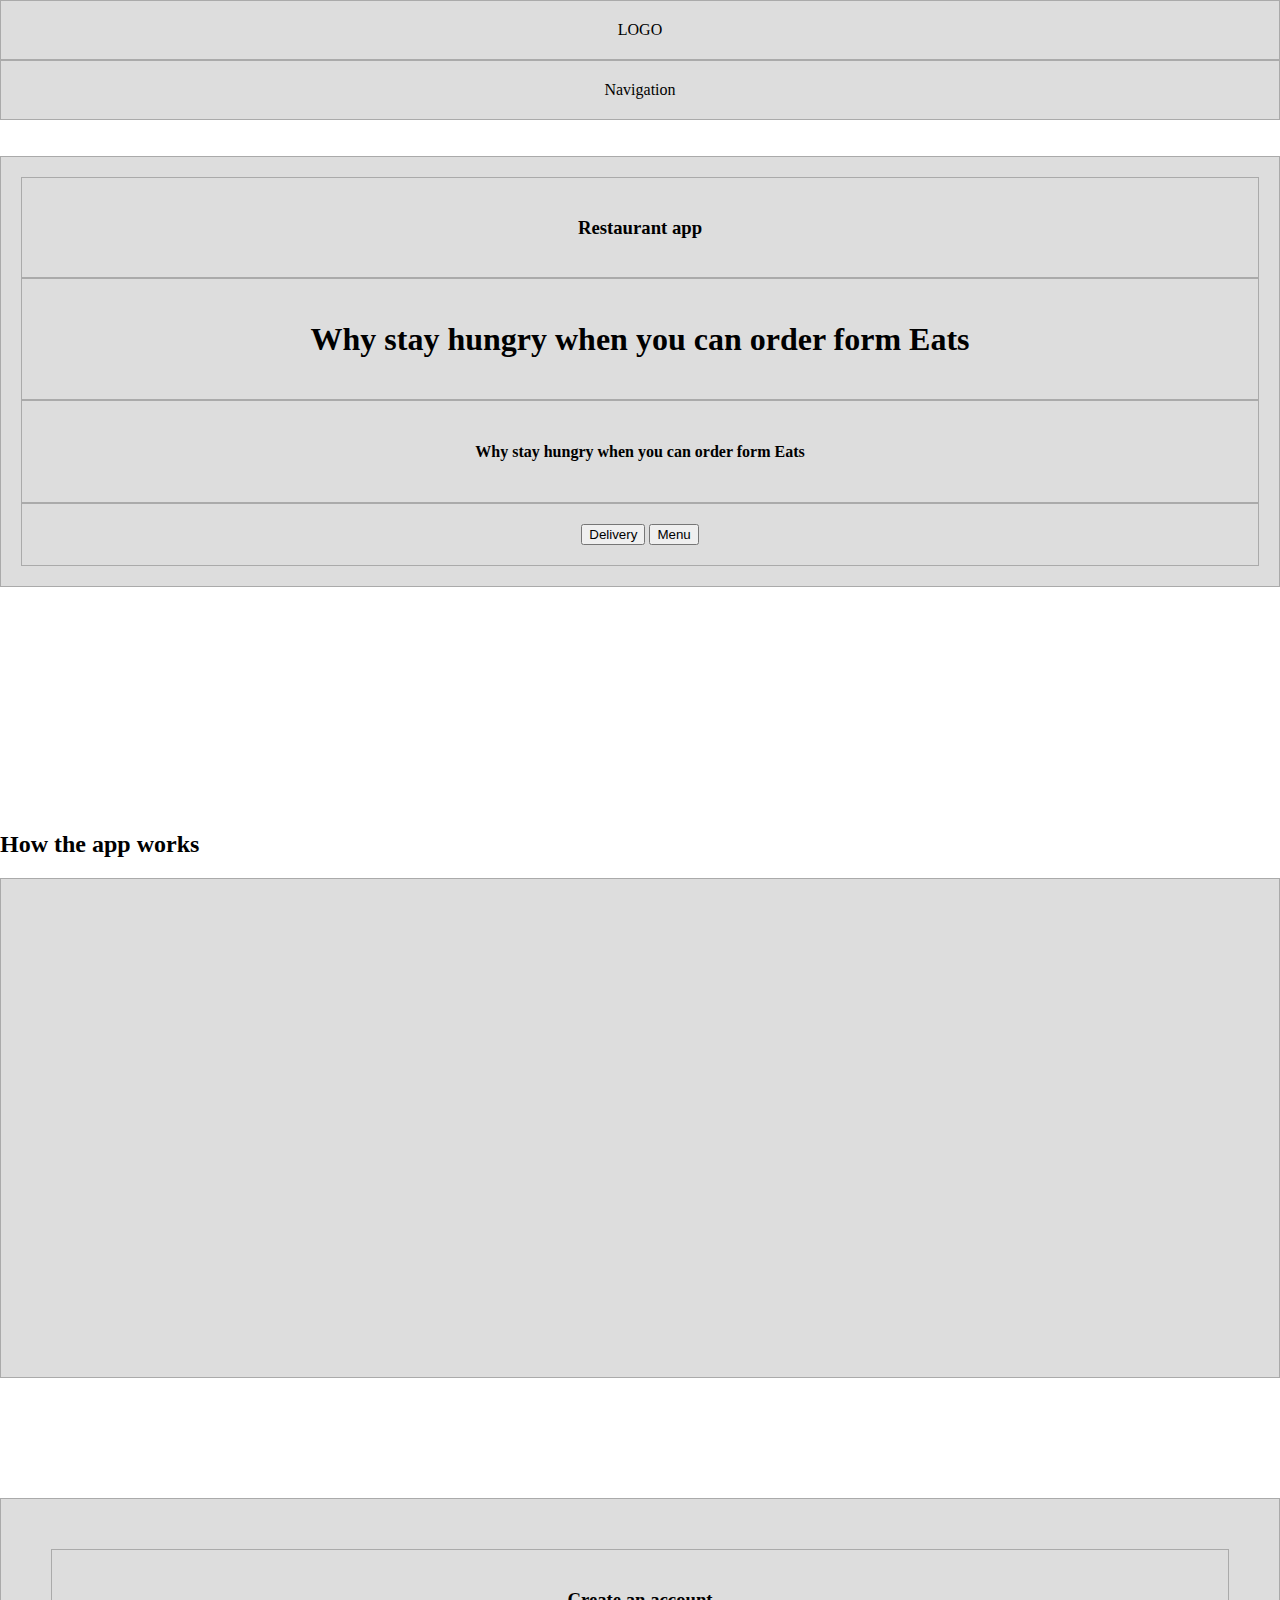
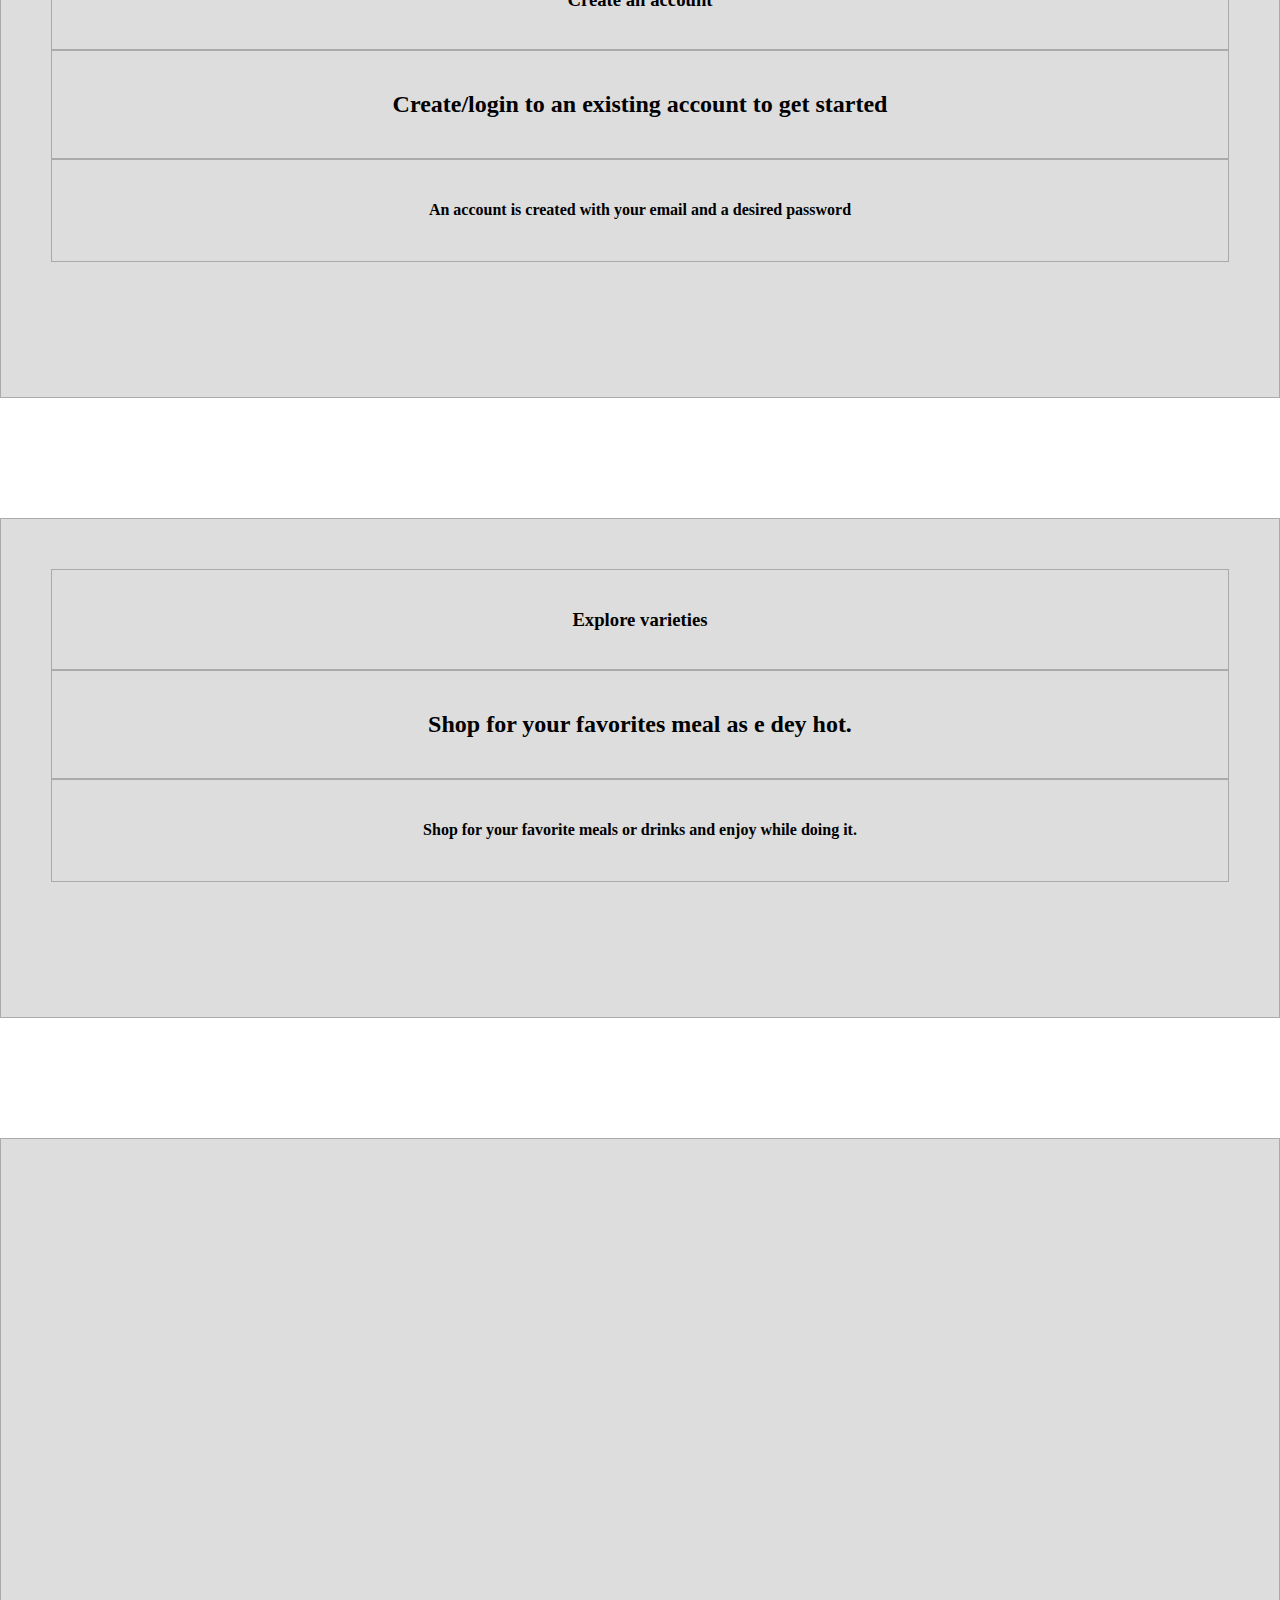
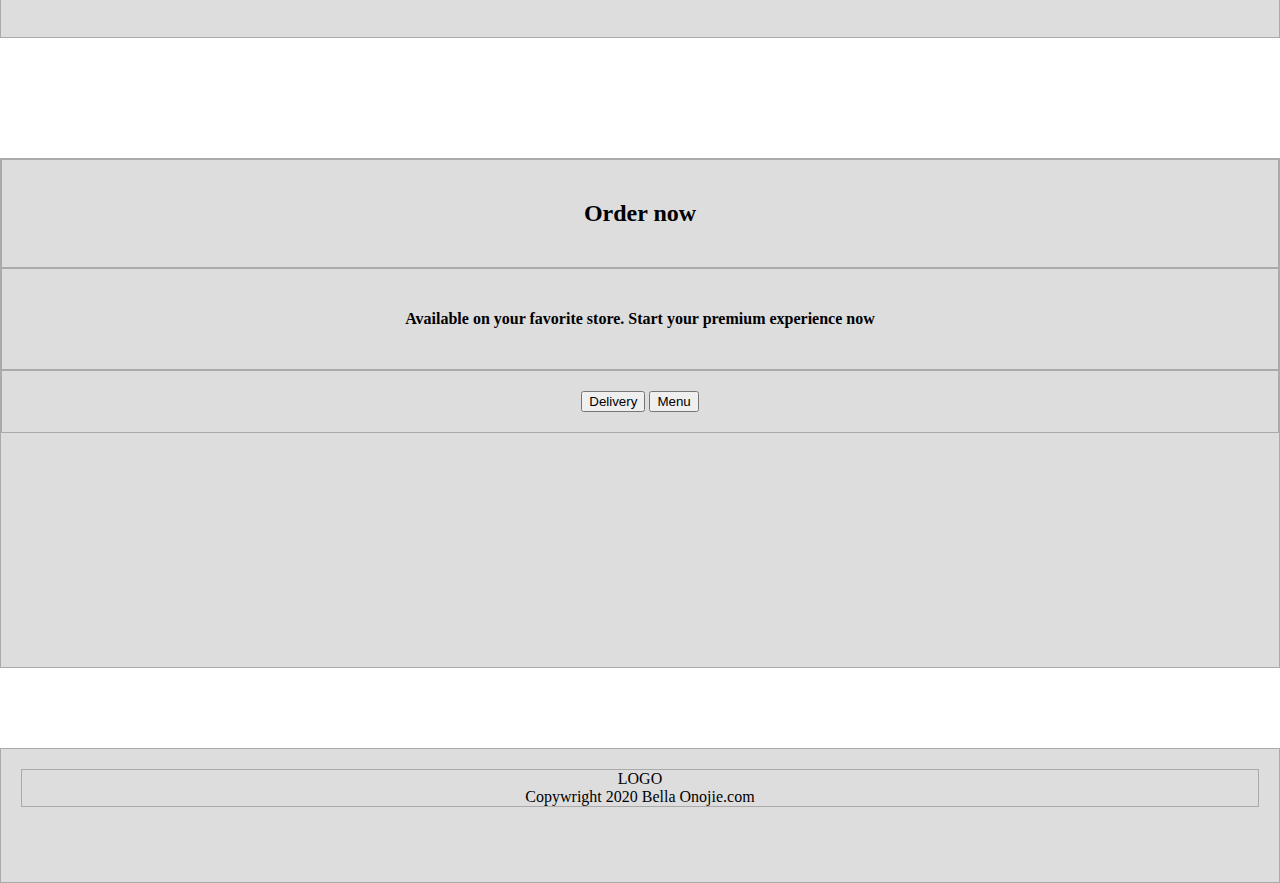
==== HW25-27 bootstrap/index.html @ a6dfbfe2 "chage" ====
<!DOCTYPE html>
<html lang="en">

<head>
  <meta charset="UTF-8">
  <meta http-equiv="X-UA-Compatible" content="IE=edge">
  <meta name="viewport" content="width=device-width, initial-scale=1.0">
  <link href="https://cdn.jsdelivr.net/npm/bootstrap@5.2.2/dist/css/bootstrap.min.css" rel="stylesheet"
    integrity="sha384-Zenh87qX5JnK2Jl0vWa8Ck2rdkQ2Bzep5IDxbcnCeuOxjzrPF/et3URy9Bv1WTRi" crossorigin="anonymous">
  <title>Eats</title>
  <link rel="stylesheet" href="style.css">
</head>

<body>
  <header class="header container">

    <div class="row">
      <div class="col-2">
        <div class="block">LOGO</div>
      </div>
      <div class="col-10 block">Navigation
        <!-- <div class="el">Home</div>
        <div class="el">Product</div>
        <div class="el">Faq</div>
        <div class="el">Contact</div> -->
      </div>
      <!-- <div class="col">
                      
                    </div>
                    <div class="col">
                    </div>
                    <div class="col">
                    </div> -->
    </div>

  </header>
  <main class="main container">
    <section class="hero row">
      <div class="col-12 block">
        <div class="block">
          <h3>Restaurant app</h3>
        </div>
        <div class="block">
          <h1>Why stay hungry when
            you can order form Eats</h1>
        </div>
        <div class="block">
          <h4>Why stay hungry when
            you can order form Eats</h4>
        </div>
        <div class="block">
          <button>Delivery</button>
          <button>Menu</button>
        </div>
      </div>
    </section>
    <section class="works mb-170">
      <div class="row">
        <div class="col text-center">
          <h2>How the app works</h2>
        </div>
      </div>
      <div class="row">
        <div class="col-4 works-block">

        </div>
        <div class="col-8 works-block">
          <div class="block">
            <h3>Create an account</h3>
          </div>
          <div class="block">
            <h2>Create/login to an existing
              account to get started</h2>
          </div>
          <div class="block">
            <h4>An account is created with your email
              and a desired password</h4>
          </div>
        </div>
      </div>
      <div class="row">
        <div class="col-8 works-block">
          <div class="block">
            <h3>Explore varieties</h3>
          </div>
          <div class="block">
            <h2>Shop for your favorites
              meal as e dey hot.</h2>
          </div>
          <div class="block">
            <h4>Shop for your favorite meals or drinks
              and enjoy while doing it.</h4>
          </div>
        </div>
        <div class="col-4 works-block"></div>
      </div>
    </section>
    <section class="order order-block container">
      <div class="row">
        <div class="col-12 block">
          <h2>Order now</h2>
        </div>
        <div class="col-12 block">
          <h4>Available on your favorite store. Start your premium experience now</h4>
        </div>
        <div class="col-12 block">
          <button>Delivery</button>
          <button>Menu</button>
        </div>
      </div>
    </section>
  </main>
  <footer class="footer container block">
    <div class="row  footer-block">
      <div class="col-2">LOGO</div>
      <div class="col-4">Copywright 2020 Bella Onojie.com</div>
    </div>
  </footer>

  <script src="https://cdn.jsdelivr.net/npm/bootstrap@5.2.2/dist/js/bootstrap.bundle.min.js"
    integrity="sha384-OERcA2EqjJCMA+/3y+gxIOqMEjwtxJY7qPCqsdltbNJuaOe923+mo//f6V8Qbsw3"
    crossorigin="anonymous"></script>
</body>

</html>
---- HW25-27 bootstrap/style.css ----
* {
  box-sizing: border-box;
}

body {
  padding: 0;
  margin: 0;
}

.header {
  height: 156px;
}

/* .col {
  background-color: #eee;
  border: solid 1px tomato;
} */

.block {
  background-color: #ddd;
  border: solid 1px #aaa;
  padding: 20px;
  text-align: center;
  /* height: 156px; */
}

.el {
  background-color: #ddd;
  border: solid 1px #aaa;
  padding: 20px;
  text-align: center;
}

.hero {
  min-height: 620px;
  margin-bottom: 55px;

}

.works-block {
  min-height: 500px;
  margin-bottom: 120px;
  background-color: #ddd;
  border: solid 1px #aaa;
  padding: 50px;
  text-align: center;
  /* padding: 100px; */
}

.order {
  min-height: 510px;
  margin-bottom: 80px;
}

.order-block {
  background-color: #ddd;
  border: solid 1px #aaa;
  text-align: center;
}

.footer {
  min-height: 135px;

}

.footer-block {
  background-color: #ddd;
  border: solid 1px #aaa;
  text-align: center;
}
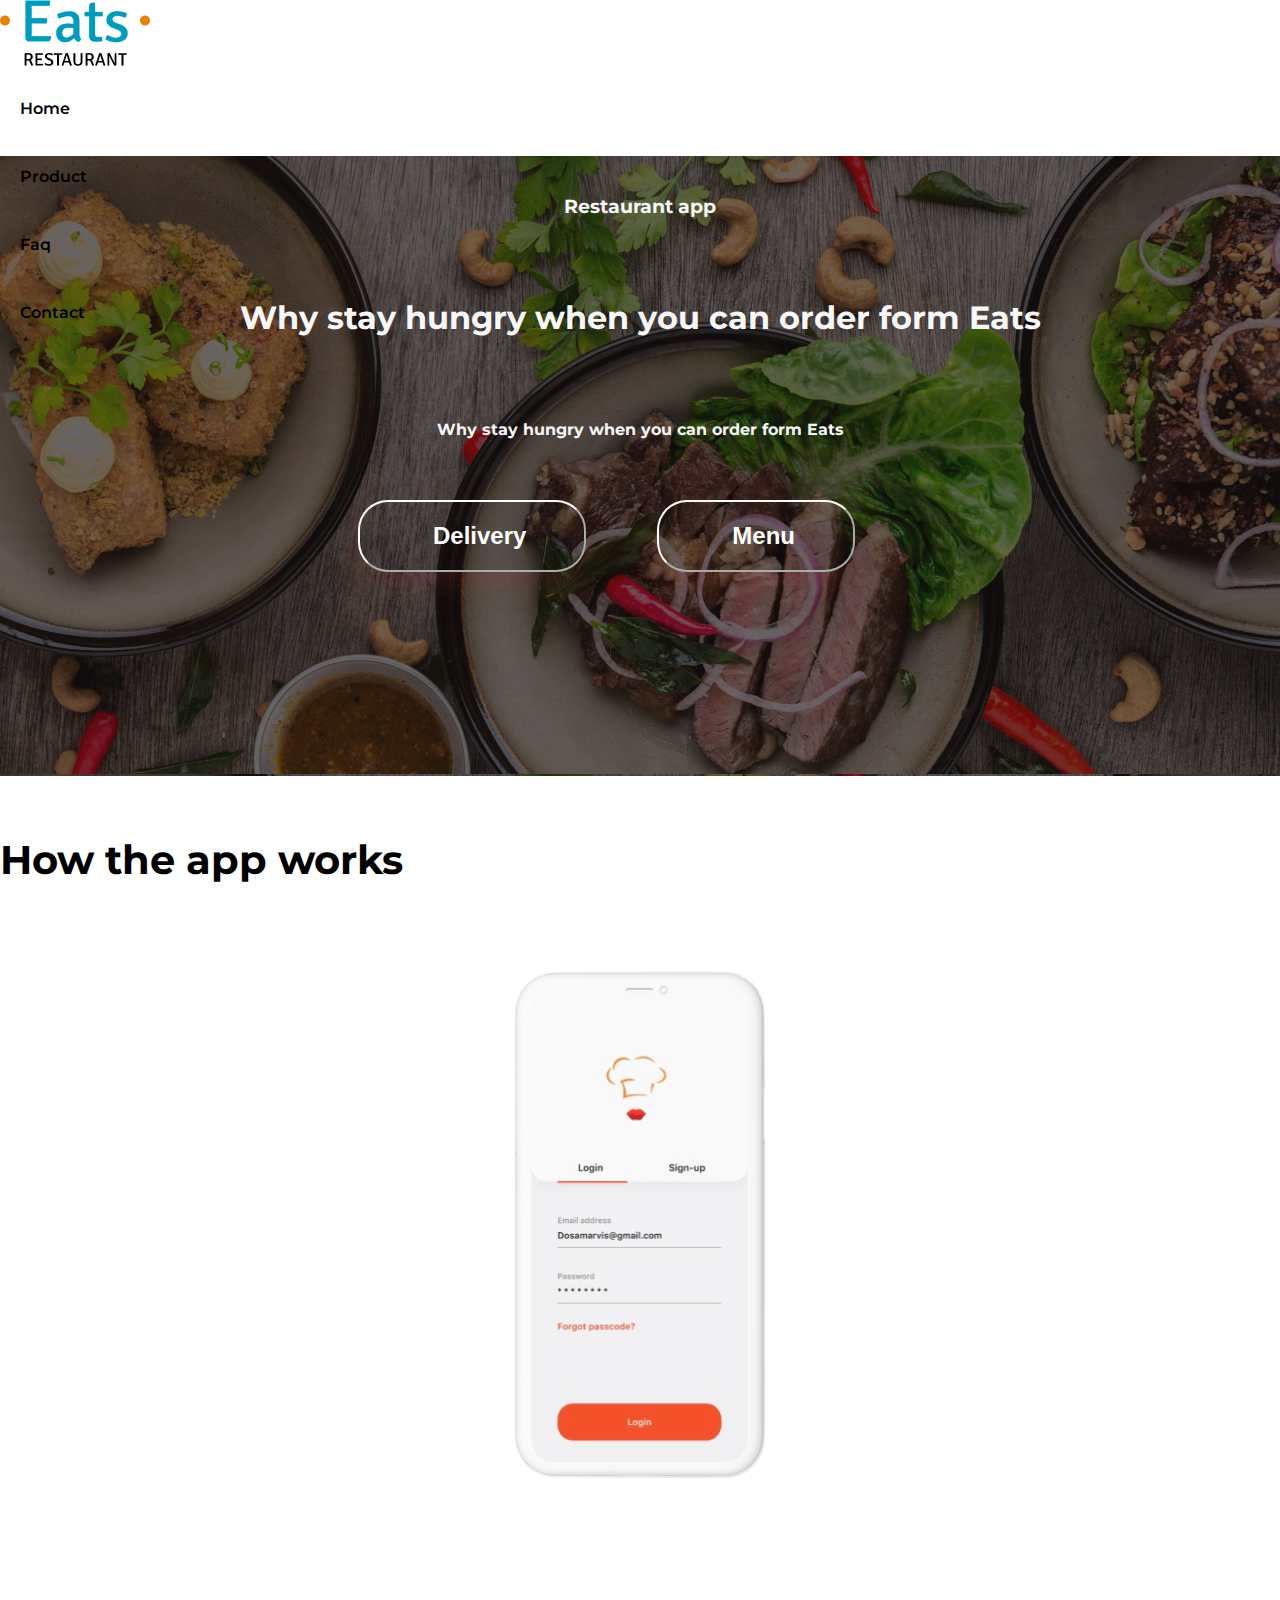
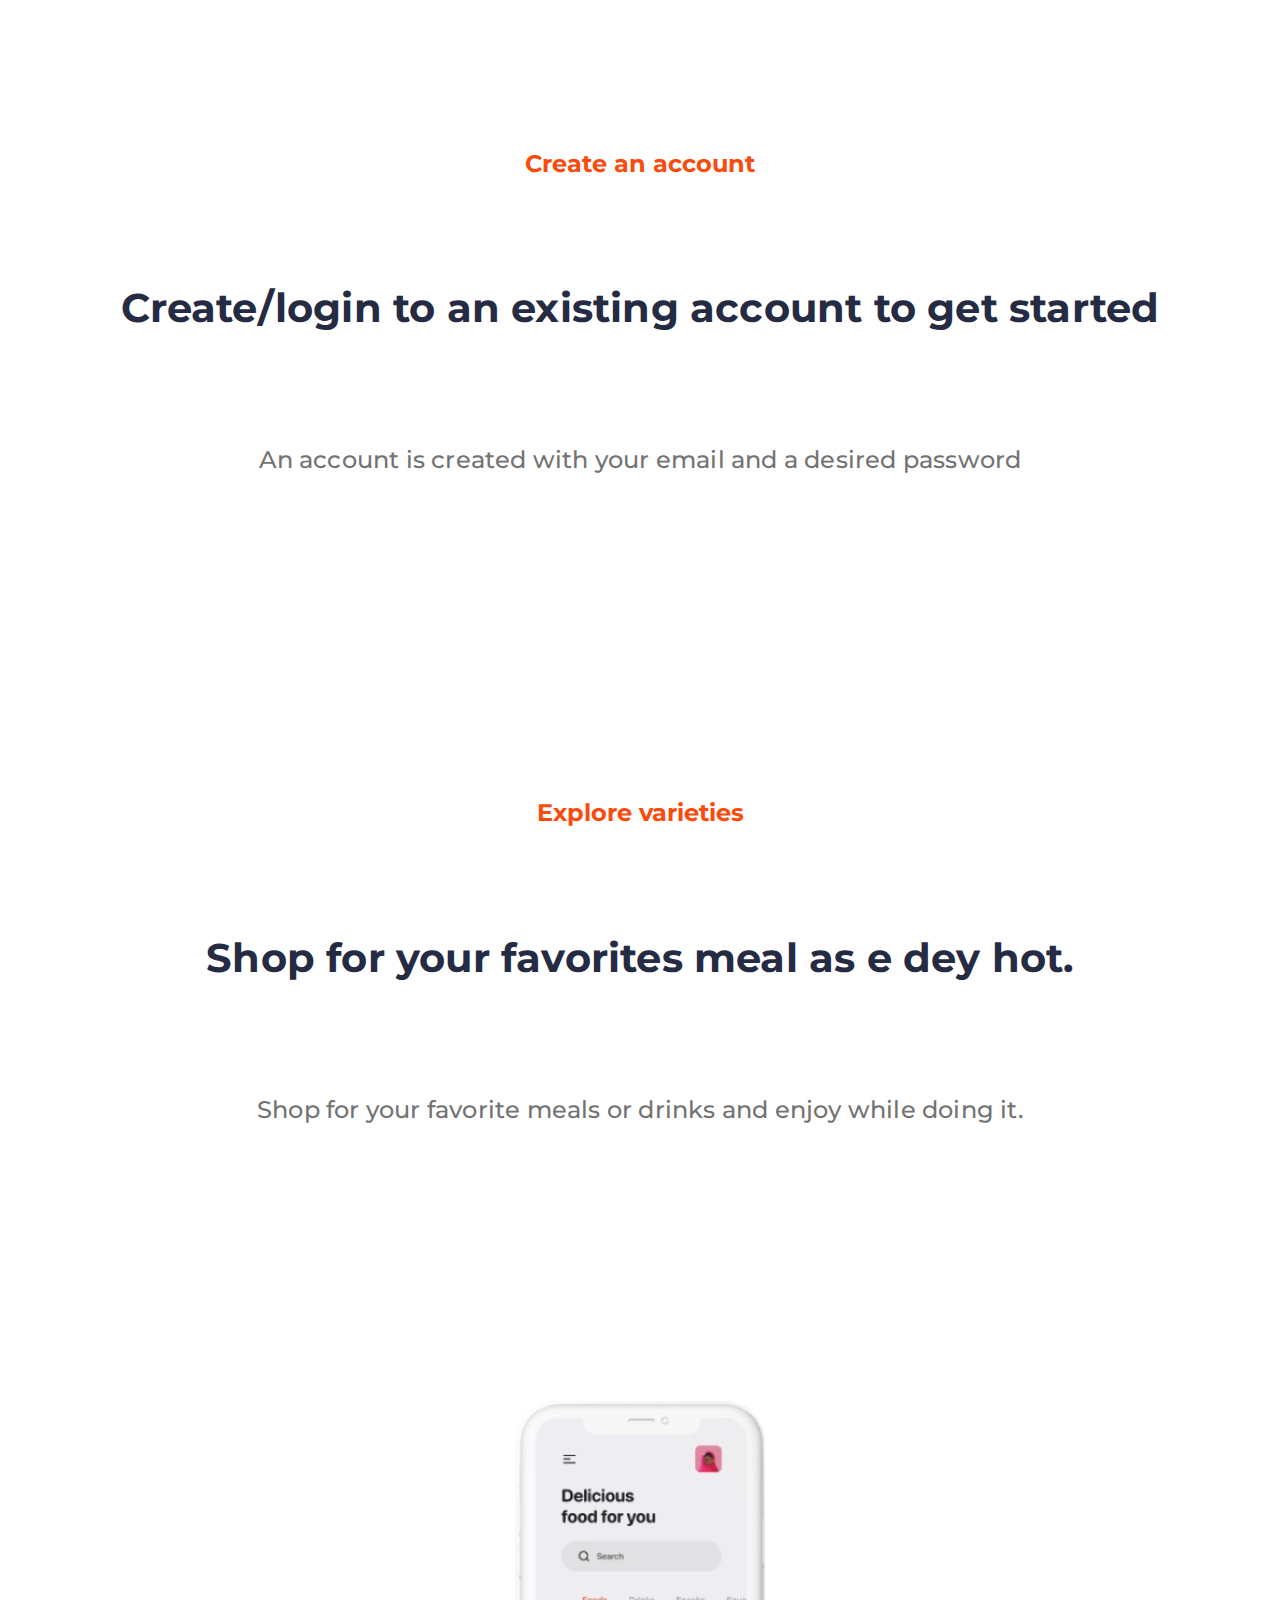
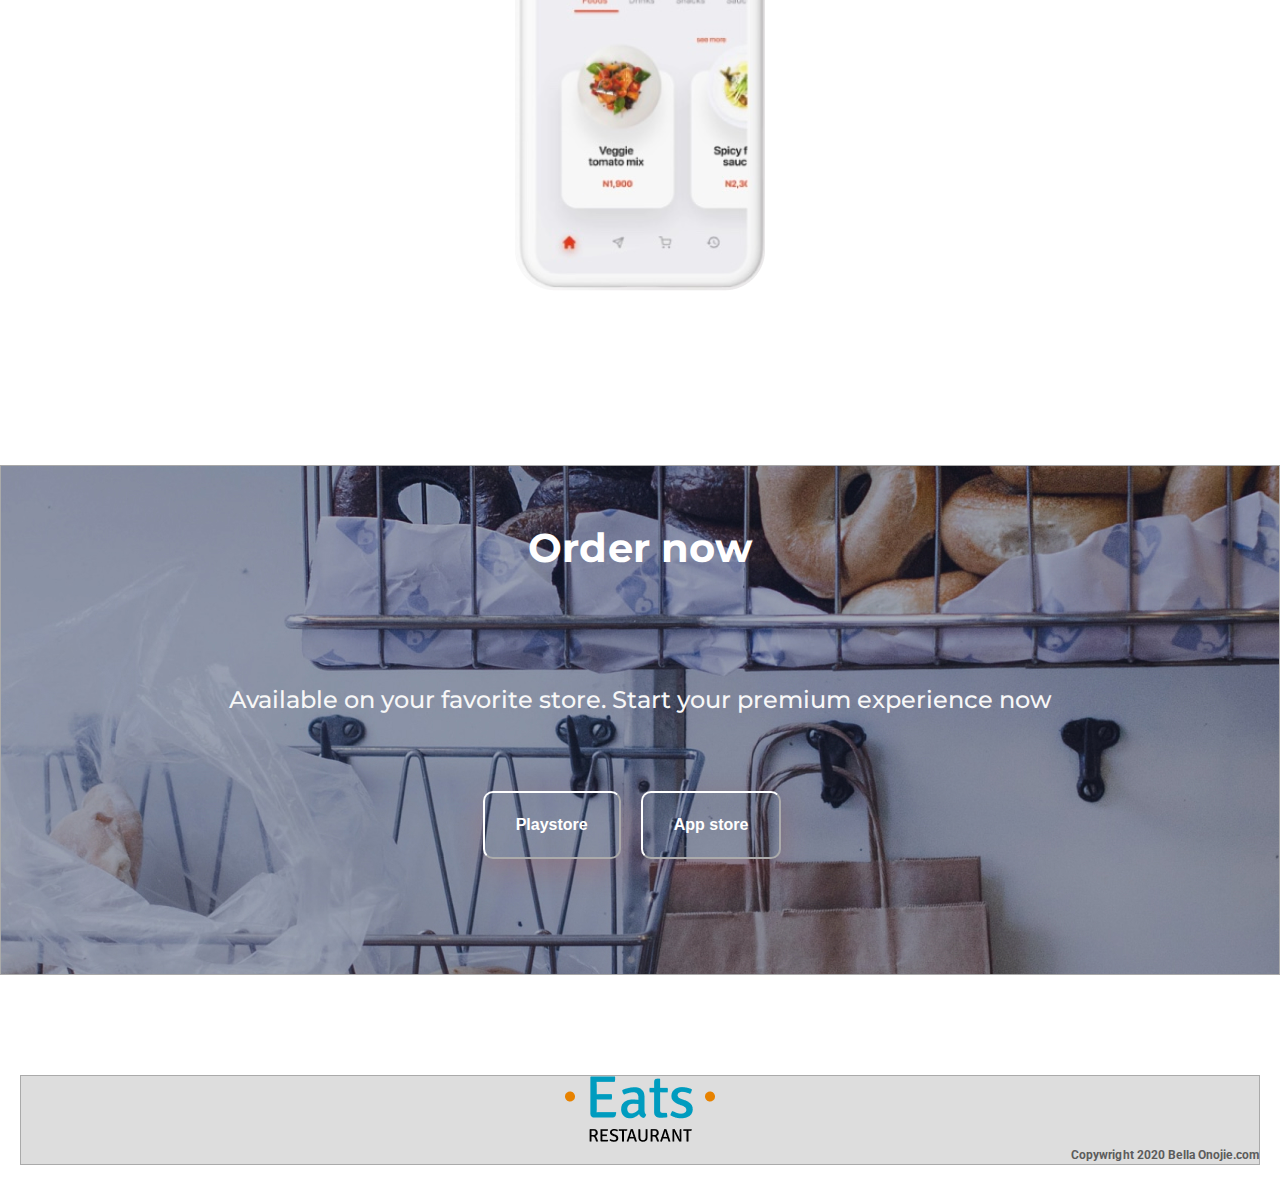
==== commit 666cd001: "add bootstrap components" ====
--- a/HW25-27 bootstrap/index.html
+++ b/HW25-27 bootstrap/index.html
@@ -7,6 +7,11 @@
   <meta name="viewport" content="width=device-width, initial-scale=1.0">
   <link href="https://cdn.jsdelivr.net/npm/bootstrap@5.2.2/dist/css/bootstrap.min.css" rel="stylesheet"
     integrity="sha384-Zenh87qX5JnK2Jl0vWa8Ck2rdkQ2Bzep5IDxbcnCeuOxjzrPF/et3URy9Bv1WTRi" crossorigin="anonymous">
+  <link rel="preconnect" href="https://fonts.googleapis.com">
+  <link rel="preconnect" href="https://fonts.gstatic.com" crossorigin>
+  <link
+    href="https://fonts.googleapis.com/css2?family=Montserrat:wght@500;600;700&family=Poppins:wght@600;700&family=Roboto:wght@700&display=swap"
+    rel="stylesheet">
   <title>Eats</title>
   <link rel="stylesheet" href="style.css">
 </head>
@@ -16,27 +21,20 @@
 
     <div class="row">
       <div class="col-2">
-        <div class="block">LOGO</div>
+        <div class="logo py-5"><a href="#"><img src="img/logo.png" alt=""></a></div>
       </div>
-      <div class="col-10 block">Navigation
-        <!-- <div class="el">Home</div>
-        <div class="el">Product</div>
-        <div class="el">Faq</div>
-        <div class="el">Contact</div> -->
+      <div class="col-10 px-5 d-flex flex-row justify-content-end align-items-center">
+        <div class="el  px-5">Home</div>
+        <div class="el px-5">Product</div>
+        <div class="el px-5">Faq</div>
+        <div class="el px-5">Contact</div>
       </div>
-      <!-- <div class="col">
-                      
-                    </div>
-                    <div class="col">
-                    </div>
-                    <div class="col">
-                    </div> -->
     </div>
 
   </header>
   <main class="main container">
     <section class="hero row">
-      <div class="col-12 block">
+      <div class="col-12">
         <div class="block">
           <h3>Restaurant app</h3>
         </div>
@@ -49,71 +47,76 @@
             you can order form Eats</h4>
         </div>
         <div class="block">
-          <button>Delivery</button>
-          <button>Menu</button>
+          <button type="button" class=" hero-btn btn btn-outline-warning">Delivery</button>
+          <button type="button" class=" hero-btn btn btn-outline-warning">Menu</button>
         </div>
       </div>
     </section>
-    <section class="works mb-170">
+    <section class="works">
       <div class="row">
         <div class="col text-center">
-          <h2>How the app works</h2>
+          <h2 class="text_works_item">How the app works</h2>
         </div>
       </div>
       <div class="row">
         <div class="col-4 works-block">
-
+          <img src="img/works-imj1.png" alt="">
         </div>
-        <div class="col-8 works-block">
+        <div class="col"></div>
+        <div class="col-6 works-block">
           <div class="block">
-            <h3>Create an account</h3>
+            <h3 class="text_works_h3">Create an account</h3>
           </div>
           <div class="block">
-            <h2>Create/login to an existing
+            <h2 class="text_works_h2">Create/login to an existing
               account to get started</h2>
           </div>
           <div class="block">
-            <h4>An account is created with your email
+            <h4 class="text_works_h4">An account is created with your email
               and a desired password</h4>
           </div>
         </div>
       </div>
       <div class="row">
-        <div class="col-8 works-block">
+        <div class="col-6 works-block">
           <div class="block">
-            <h3>Explore varieties</h3>
+            <h3 class="text_works_h3">Explore varieties</h3>
           </div>
           <div class="block">
-            <h2>Shop for your favorites
+            <h2 class="text_works_h2">Shop for your favorites
               meal as e dey hot.</h2>
           </div>
           <div class="block">
-            <h4>Shop for your favorite meals or drinks
+            <h4 class="text_works_h4">Shop for your favorite meals or drinks
               and enjoy while doing it.</h4>
           </div>
         </div>
-        <div class="col-4 works-block"></div>
+        <div class="col"></div>
+        <div class="col-4 works-block">
+          <img src="img/works-imj2.png" alt="">
+        </div>
       </div>
     </section>
     <section class="order order-block container">
       <div class="row">
         <div class="col-12 block">
-          <h2>Order now</h2>
+          <h2 class="text_order_item">Order now</h2>
         </div>
         <div class="col-12 block">
-          <h4>Available on your favorite store. Start your premium experience now</h4>
+          <h4 class="text_order_h4">Available on your favorite store. Start your premium experience now</h4>
         </div>
         <div class="col-12 block">
-          <button>Delivery</button>
-          <button>Menu</button>
+          <button type="button" class=" order-btn btn btn-outline-warning">Playstore</button>
+          <button type="button" class=" order-btn btn btn-outline-warning">App store</button>
         </div>
       </div>
     </section>
   </main>
   <footer class="footer container block">
     <div class="row  footer-block">
-      <div class="col-2">LOGO</div>
-      <div class="col-4">Copywright 2020 Bella Onojie.com</div>
+      <div class=" col-2 py-4"><a href="#"><img src="img/logo.png" alt=""></a></div>
+      <div class="col-7  "></div>
+      <div class="col-3 text-start d-flex align-items-center py-3 copy">Copywright 2020 Bella Onojie.com</div>
     </div>
   </footer>
 
--- a/HW25-27 bootstrap/style.css
+++ b/HW25-27 bootstrap/style.css
@@ -3,13 +3,21 @@
 }
 
 body {
+
   padding: 0;
   margin: 0;
 }
 
 .header {
+  font-family: 'Montserrat';
+  /* font-style: normal; */
+  font-weight: 600;
+  font-size: 16px;
+  line-height: 28px;
   height: 156px;
 }
+
+.logo {}
 
 /* .col {
   background-color: #eee;
@@ -17,37 +25,95 @@
 } */
 
 .block {
-  background-color: #ddd;
-  border: solid 1px #aaa;
+
+  /* background-color: #ddd;
+  border: solid 1px #aaa; */
   padding: 20px;
   text-align: center;
   /* height: 156px; */
 }
 
 .el {
-  background-color: #ddd;
-  border: solid 1px #aaa;
   padding: 20px;
-  text-align: center;
+  /* text-align: center; */
+}
+
+.main {
+  font-family: 'Montserrat';
+  color: #F7F7F7;
 }
 
 .hero {
+  background-image: url(img/hero.jpg);
   min-height: 620px;
   margin-bottom: 55px;
 
 }
 
+.hero-btn {
+  font-weight: 700;
+  font-size: 24px;
+  line-height: 36px;
+  color: #ffffff;
+  background: transparent;
+  padding: 16px 58px 16px 73px;
+  box-shadow: 0px 10px 30px rgba(183, 50, 39, 0.2);
+  border-radius: 30px;
+  border-color: #ffffff;
+  margin-right: 67px;
+}
+
+.hero-btn:hover {
+  background: #FA4A0C;
+  border-color: #FA4A0C;
+  color: #ffffff;
+}
+
+.text_works_item {
+  font-family: 'Montserrat';
+  font-style: normal;
+  font-weight: 700;
+  font-size: 40px;
+  line-height: 57px;
+  color: #000;
+}
+
+.text_works_h3 {
+  font-weight: 700;
+  font-size: 24px;
+  line-height: 36px;
+  color: #FA4A0C;
+}
+
+.text_works_h2 {
+  font-weight: 700;
+  font-size: 40px;
+  line-height: 57px;
+  letter-spacing: 0.2px;
+  color: #252B42;
+}
+
+.text_works_h4 {
+  font-weight: 500;
+  font-size: 24px;
+  line-height: 38px;
+  letter-spacing: 0.2px;
+  color: #737373;
+}
+
+
 .works-block {
   min-height: 500px;
   margin-bottom: 120px;
-  background-color: #ddd;
-  border: solid 1px #aaa;
+  /* background-color: #ddd;
+  border: solid 1px #aaa; */
   padding: 50px;
   text-align: center;
   /* padding: 100px; */
 }
 
 .order {
+  background-image: url(img/order-img.jpg);
   min-height: 510px;
   margin-bottom: 80px;
 }
@@ -56,6 +122,40 @@
   background-color: #ddd;
   border: solid 1px #aaa;
   text-align: center;
+}
+
+.text_order_item {
+  font-weight: 700;
+  font-size: 40px;
+  line-height: 57px;
+  letter-spacing: 0.2px;
+  color: #FFFFFF;
+}
+
+.text_order_h4 {
+  font-weight: 500;
+  font-size: 24px;
+  line-height: 38px;
+}
+
+.order-btn {
+  font-weight: 700;
+  font-size: 16px;
+  line-height: 28px;
+  color: #ffffff;
+  background: transparent;
+  padding: 18px 31px;
+  box-shadow: 0px 10px 30px rgba(183, 50, 39, 0.2);
+  border-radius: 10px;
+  border-color: #ffffff;
+  margin-right: 16px;
+}
+
+
+.order-btn:hover {
+  background: #FA4A0C;
+  border-color: #FA4A0C;
+  color: #ffffff;
 }
 
 .footer {
@@ -67,4 +167,14 @@
   background-color: #ddd;
   border: solid 1px #aaa;
   text-align: center;
+}
+
+.copy {
+  font-family: 'Roboto';
+  font-weight: 700;
+  font-size: 12px;
+  line-height: 18px;
+  text-align: right;
+  letter-spacing: 0.1px;
+  color: #5C5C5C;
 }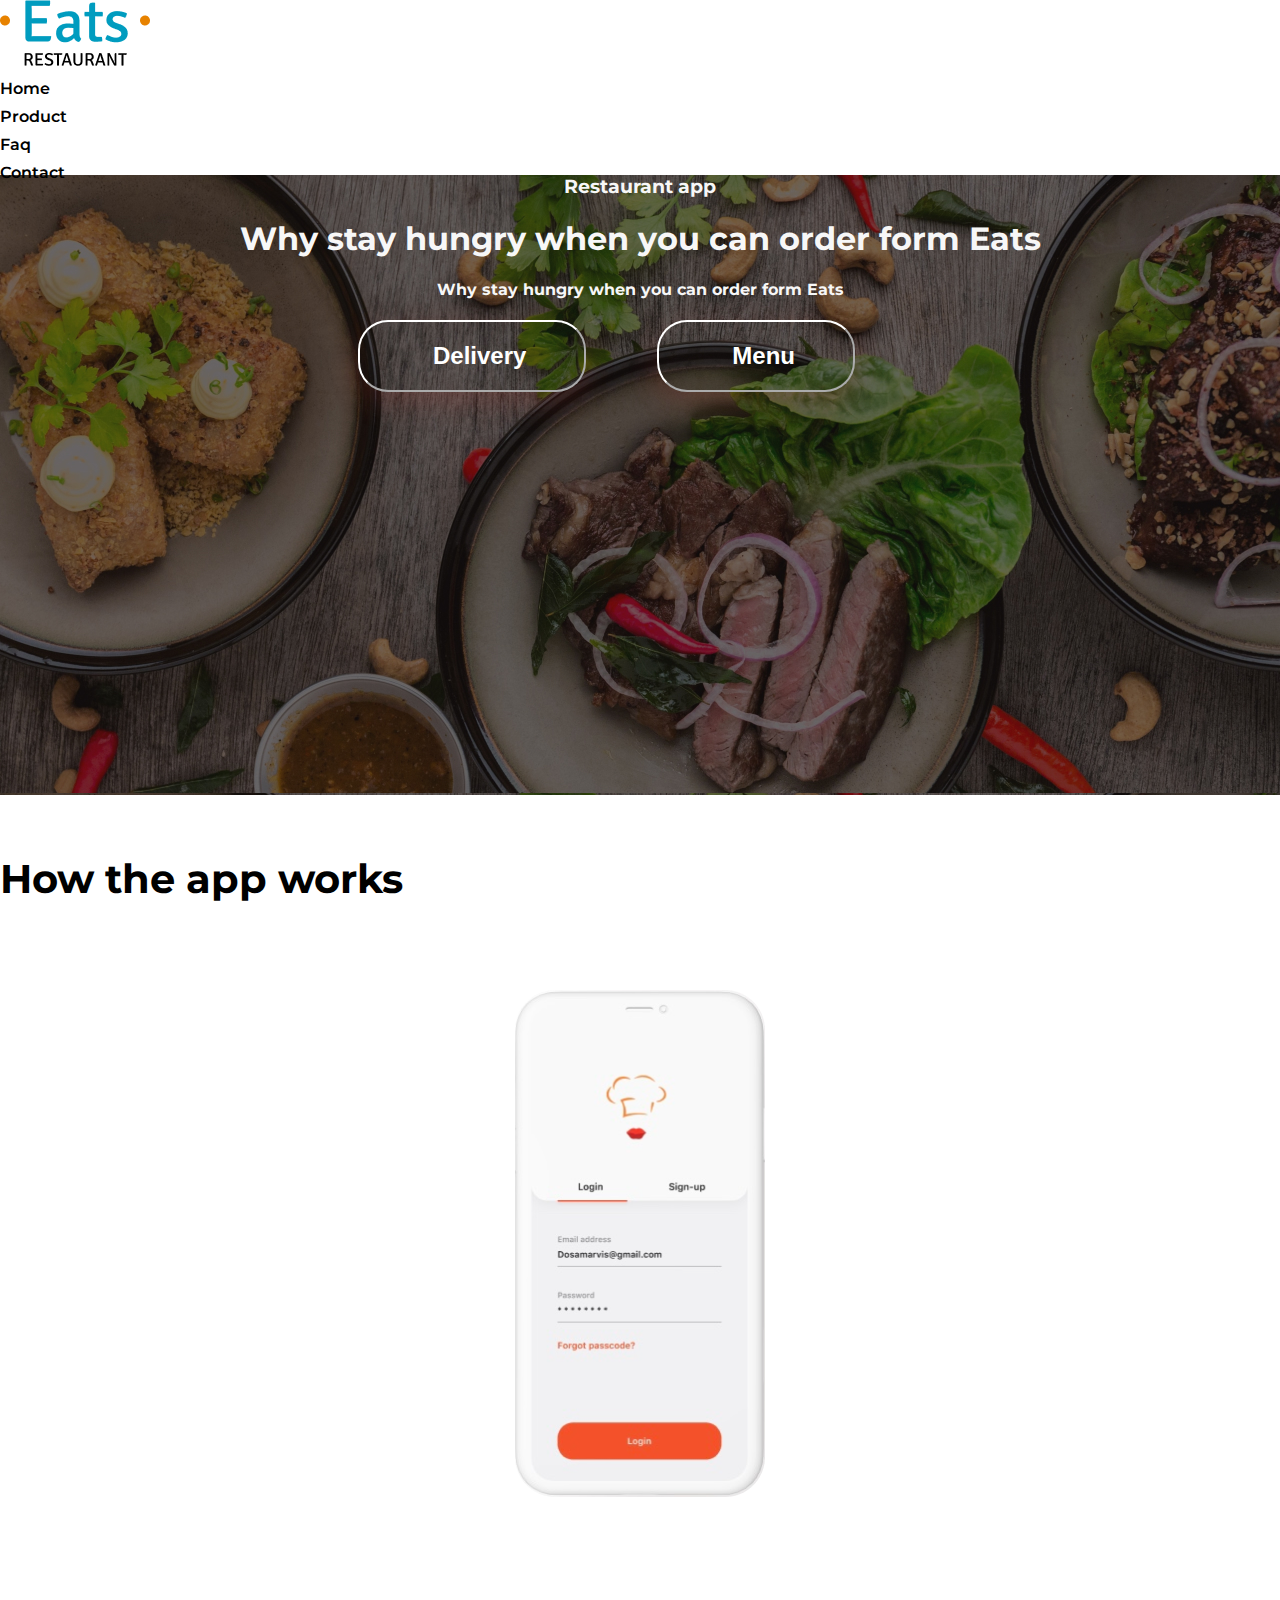
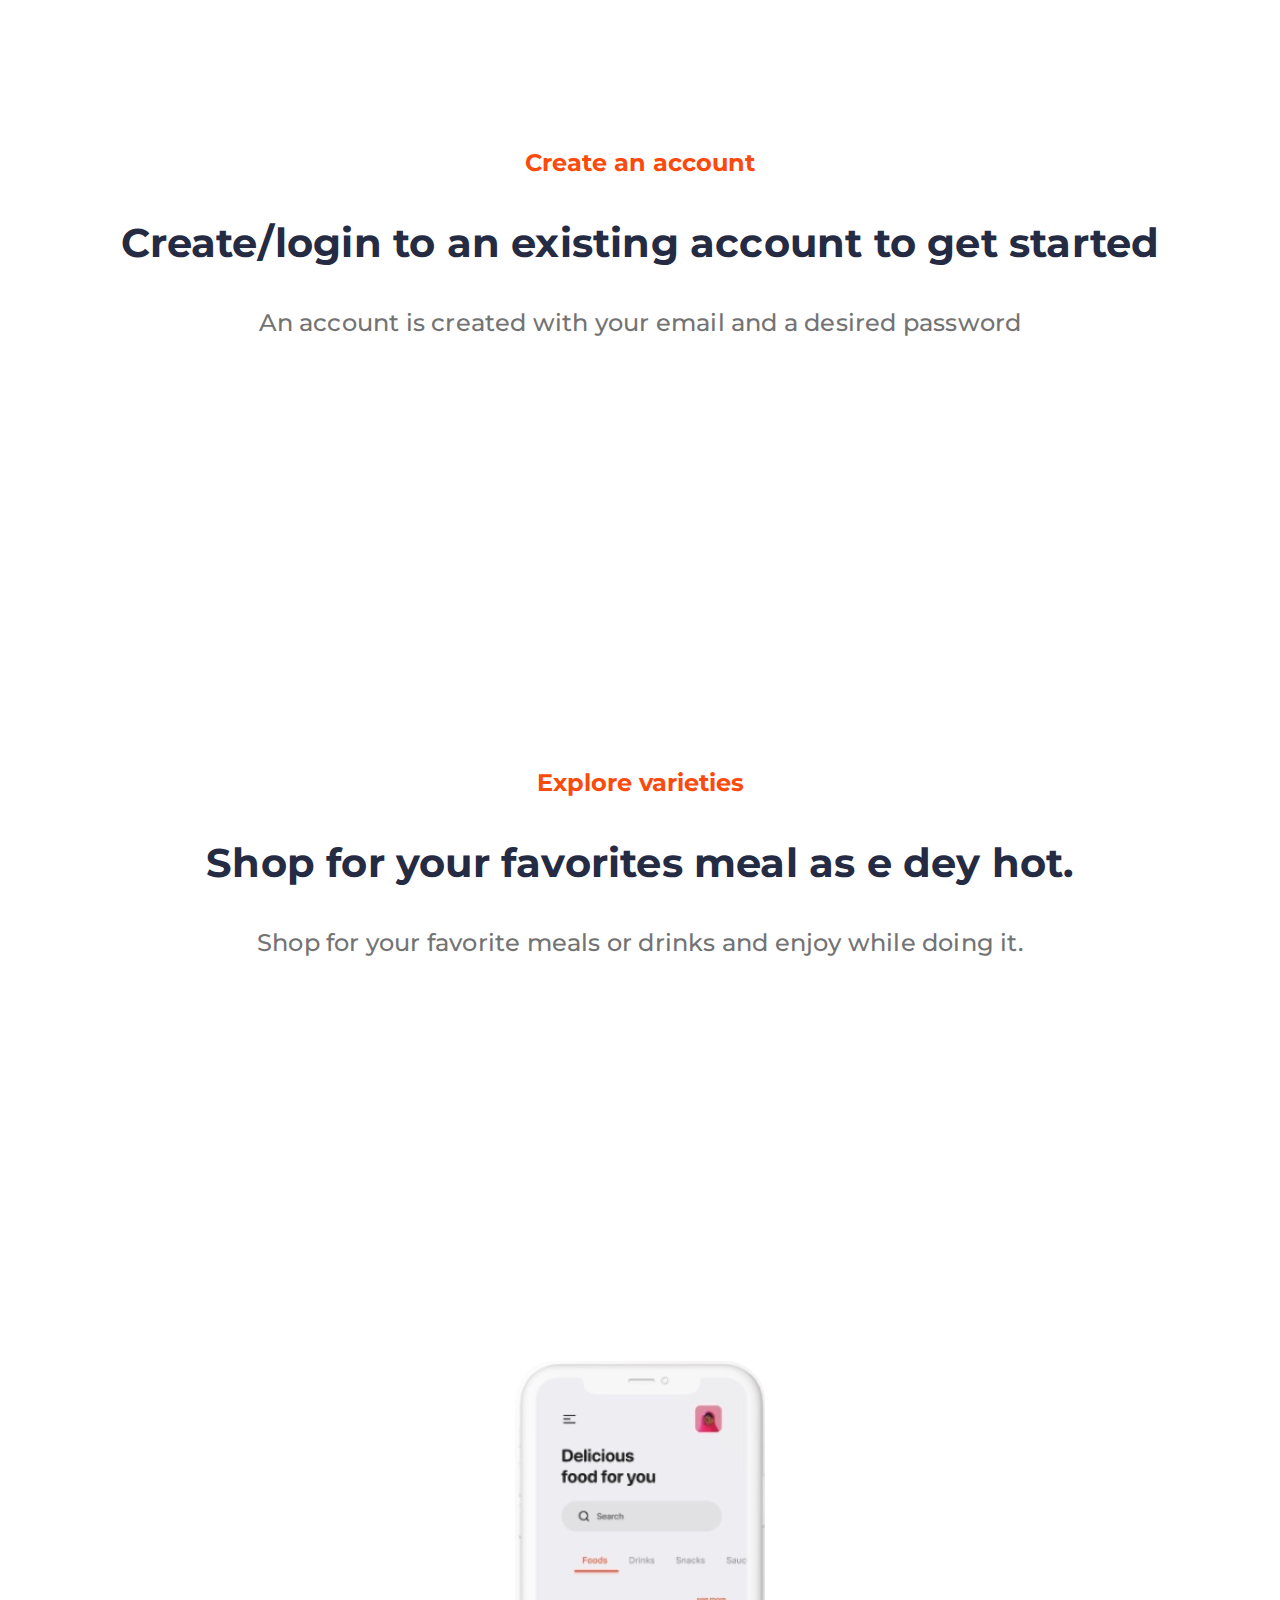
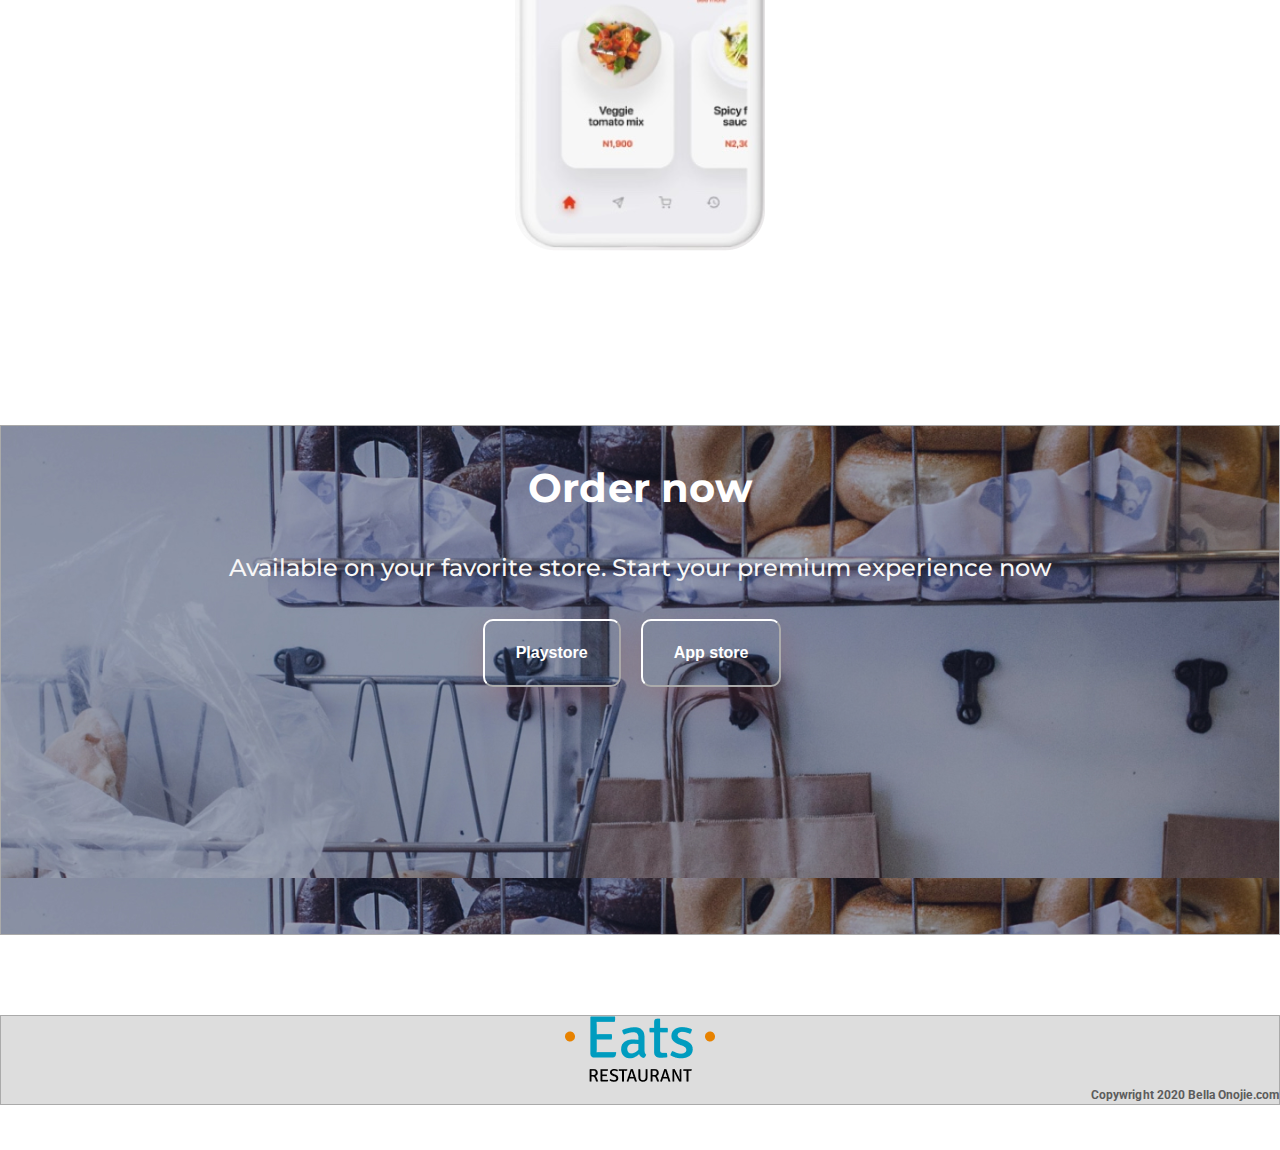
==== commit 13c91366: "update" ====
--- a/HW25-27 bootstrap/index.html
+++ b/HW25-27 bootstrap/index.html
@@ -115,8 +115,7 @@
   <footer class="footer container block">
     <div class="row  footer-block">
       <div class=" col-2 py-4"><a href="#"><img src="img/logo.png" alt=""></a></div>
-      <div class="col-7  "></div>
-      <div class="col-3 text-start d-flex align-items-center py-3 copy">Copywright 2020 Bella Onojie.com</div>
+      <div class="col-10 d-flex align-items-center justify-content-end py-3 copy">Copywright 2020 Bella Onojie.com</div>
     </div>
   </footer>
 
--- a/HW25-27 bootstrap/style.css
+++ b/HW25-27 bootstrap/style.css
@@ -28,13 +28,13 @@
 
   /* background-color: #ddd;
   border: solid 1px #aaa; */
-  padding: 20px;
+  /* padding: 20px; */
   text-align: center;
   /* height: 156px; */
 }
 
 .el {
-  padding: 20px;
+  /* padding: 20px; */
   /* text-align: center; */
 }
 
@@ -114,6 +114,7 @@
 
 .order {
   background-image: url(img/order-img.jpg);
+  background-size: contain;
   min-height: 510px;
   margin-bottom: 80px;
 }
